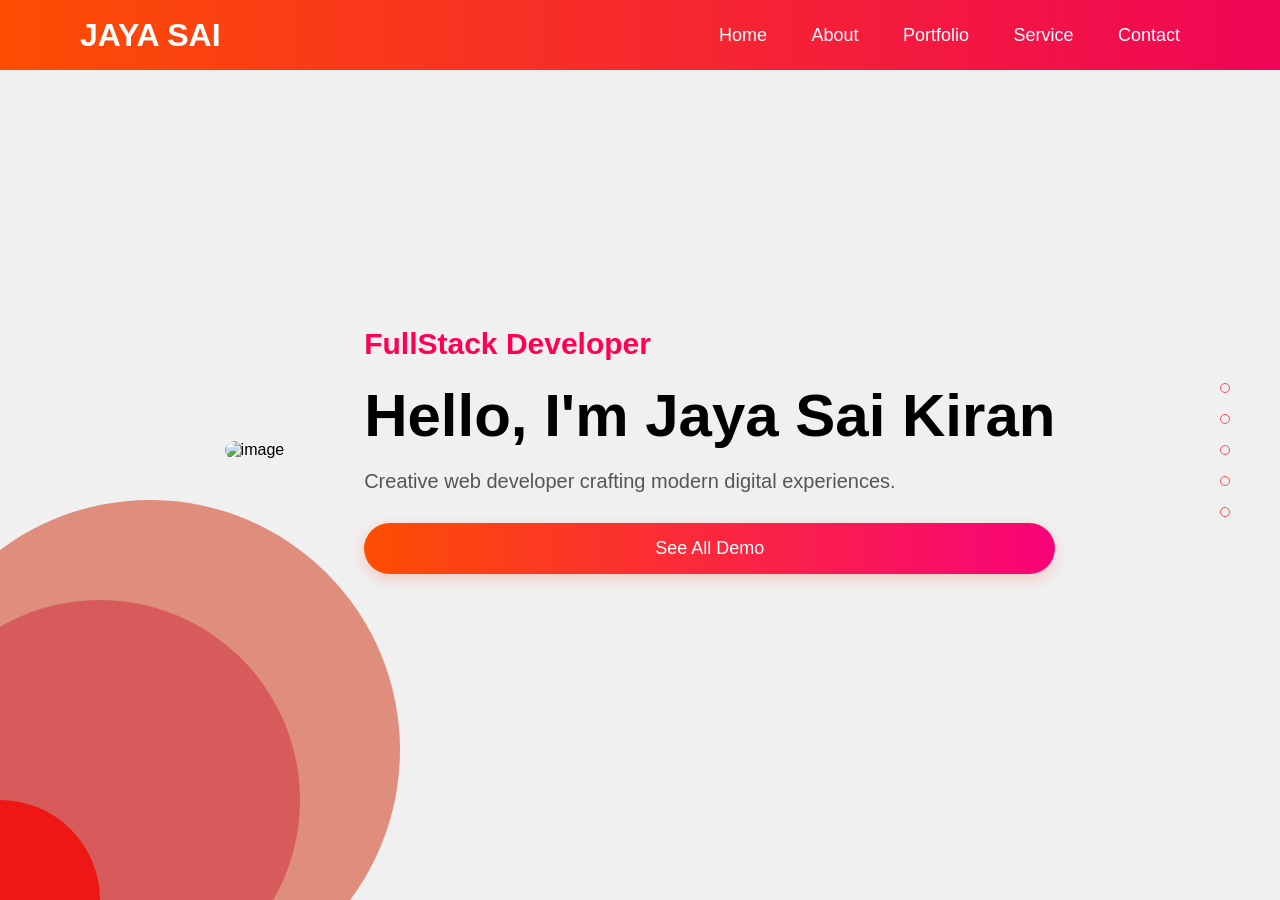
==== index.html @ f5b777a1 "Add files via upload" ====
<!DOCTYPE html>
<html lang="en">
<head>
    <meta charset="UTF-8">
    <meta name="viewport" content="width=device-width, initial-scale=1.0">
    <title>JAYA SAI Portfolio</title>
    <link rel="stylesheet" href="https://cdnjs.cloudflare.com/ajax/libs/font-awesome/6.4.2/css/all.min.css">
    <link rel="stylesheet" href="style2.css">
</head>
<body>

<header>
    <div class="logo">JAYA SAI</div>
    <nav>
        <a href="#home">Home</a>
        <a href="#about">About</a>
        <a href="#portfolio">Portfolio</a> 
        <a href="#service">Service</a>
        <a href="#contact">Contact</a>
    </nav>
</header>

<nav class="side-nav">
  <div class="nav-item"><span class="label">Home</span><a href="#home" class="dot"></a></div>
  <div class="nav-item"><span class="label">About</span><a href="#about" class="dot"></a></div>
  <div class="nav-item"><span class="label">Portfolio</span><a href="#portfolio" class="dot"></a></div> 
  <div class="nav-item"><span class="label">Service</span><a href="#service" class="dot"></a></div>
  <div class="nav-item"><span class="label">Contact</span><a href="#contact" class="dot"></a></div>
</nav>

<div class="container">

    <!-- HOME SECTION -->
    <section class="page hero" id="home">
        <div class="left">
          <img src="https://www.image2url.com/r2/default/images/1777878159080-6bdd0661-4ab9-44f2-ae1f-9dc7983df48c.jpeg" alt="image" />
        </div>
        <div class="right">
            <h4>FullStack Developer</h4>
            <h1>Hello, I'm Jaya Sai Kiran</h1>
            <p>Creative web developer crafting modern digital experiences.</p>
            <button>See All Demo</button>
        </div>
        <div class="blob-container">
            <div class="blob circle-large"></div>
            <div class="blob circle-medium"></div>
            <div class="blob circle-small"></div>
        </div>
    </section>

    <!-- ABOUT SECTION -->
    <section class="page about" id="about">
        <div class="left">
            <img src="https://www.image2url.com/r2/default/images/1777881530503-721239f3-1147-4f3b-9e32-088e5837cc0c.jpeg" alt="About Jaya Sai" />
        </div>
        <div class="right" style="max-width: 800px;">
            <h1>About Me</h1>
            <p>I’m a passionate developer specializing in building interactive websites .</p>

            <div class="about-content">
                <!-- Education Column -->
                <div class="education">
                    <h3>Education</h3>
                    <div class="edu-item">
                        <h5>Graduation (B.Tech)</h5>
                        <p>Kallam haranadhareddy institute of Technology • 2022-2025 - 75%</p>
                    </div>
                    <div class="edu-item">
                        <h5>Diploma</h5>
                        <p>MBTS Govt polytechnic  • 2018-2022 - 71%</p>
                    </div>
                    <div class="edu-item">
                        <h5>Secondary Education (10th)</h5>
                        <p>B.V.B • Completed 2018 - 65%</p>
                    </div>
                </div>

                <!-- Skills Column -->
                <div class="skills">
                    <h3>Skills</h3>
                    
                    <div class="skill-item">
                        <div class="skill-info"><span>Java</span><span>85%</span></div>
                        <div class="skill-bar"><div class="skill-progress" style="width: 85%;"></div></div>
                    </div>

                    <div class="skill-item">
                        <div class="skill-info"><span>C / C++</span><span>80%</span></div>
                        <div class="skill-bar"><div class="skill-progress" style="width: 80%;"></div></div>
                    </div>

                    <div class="skill-item">
                        <div class="skill-info"><span>MS Excel</span><span>90%</span></div>
                        <div class="skill-bar"><div class="skill-progress" style="width: 90%;"></div></div>
                    </div>

                    <div class="skill-item">
                        <div class="skill-info"><span>Web Development</span><span>75%</span></div>
                        <div class="skill-bar"><div class="skill-progress" style="width: 75%;"></div></div>
                    </div>
                </div>
            </div>
            
            <button>Download CV</button>
        </div>
        <!-- PROJECTS SUB-SECTION -->
<div class="projects-section">
    <div class="project-title-main">
        <i class="fa-solid fa-book-open"></i>
        <h2>Projects</h2>
    </div>

    <div class="project-card">
        <h3>"SMS - Spam Detection"</h3>
        <p>Using machine learning involves applying various ML techniques to automatically classify text messages as spam or non-spam (ham).</p>
        <div class="project-tags">
            <span>Classifiers</span>
            <span>Natural Language Processing</span>
        </div>
    </div>
</div>
    </section>
     

    <!-- NEW PORTFOLIO SECTION -->
    <section class="page portfolio" id="portfolio">
        <h1>My Works</h1>
        <div class="portfolio-grid">
            <div class="portfolio-item">
                <img src="https://picsum.photos/400/300?random=1" alt="Work 1">
                <div class="portfolio-overlay">E-Commerce App</div>
            </div>
            <div class="portfolio-item">
                <img src="https://picsum.photos/400/300?random=2" alt="Work 2">
                <div class="portfolio-overlay">UI/UX Design</div>
            </div>
            <div class="portfolio-item">
                <img src="https://picsum.photos/400/300?random=3" alt="Work 3">
                <div class="portfolio-overlay">Banking Dashboard</div>
            </div>
            <div class="portfolio-item">
                <img src="https://picsum.photos/400/300?random=4" alt="Work 4">
                <div class="portfolio-overlay">Portfolio Concept</div>
            </div>
            <div class="portfolio-item">
                <img src="https://picsum.photos/400/300?random=5" alt="Work 5">
                <div class="portfolio-overlay">SaaS Website</div>
            </div>
            <div class="portfolio-item">
                <img src="https://picsum.photos/400/300?random=6" alt="Work 6">
                <div class="portfolio-overlay">Mobile App</div>
            </div>
        </div>
    </section>

    <!-- SERVICE SECTION -->
    <section class="page" id="service">
        <div class="services-container">
            <div class="services-grid">
                <div class="service-card">
                    <div class="icon-circle"><i class="fa-solid fa-file-code"></i></div>
                    <h3>Web Designer</h3>
                    <p>"Design is not just what it looks like and feels like. Design is how it works."</p>
                </div>
                <div class="service-card">
                    <div class="icon-circle"><i class="fa-solid fa-display"></i></div>
                    <h3>Graphic Artist</h3>
                    <p>"Design is thinking made visual."</p>
                </div>
                <div class="service-card">
      <div class="icon-circle"><i class="fa-solid fa-chart-simple"></i></div>
      <h3>Flexible Layouts</h3>
      <p>To create a flexible layout, designers and developers move away from absolute measurements</p>
    </div>

    <div class="service-card">
      <div class="icon-circle"><i class="fa-solid fa-pen-nib"></i></div>
      <h3>Content Writer</h3>
      <p>"Either write something worth reading or do something worth writing."</p>
    </div>

    <div class="service-card">
      <div class="icon-circle"><i class="fa-solid fa-briefcase"></i></div>
      <h3>Documentation</h3>
      <p>"Code tells you how; documentation tells you why."</p>
    </div>

    <div class="service-card">
      <div class="icon-circle"><i class="fa-solid fa-rocket"></i></div>
      <h3>IT Solutions</h3>
      <p>"Technology is best when it brings people together."</p>
    </div>

            </div>
        </div>
    </section>

   <!-- CONTACT SECTION -->
<section class="page contact" id="contact">
    <div class="contact-header">
        <span class="contact-subtitle">CONTACT</span>
        <h1>Get In Touch</h1>
        <p>I'm always open to new opportunities, collaborations, or just a friendly chat. Feel free to reach out!</p>
    </div>

    <div class="contact-grid">
        <!-- Call Me -->
        <div class="info-card">
            <div class="info-icon"><i class="fa-solid fa-phone-flip"></i></div>
            <h3>Call Me Here</h3>
            <p>+91 9100996854</p>
        </div>

        <!-- Visit Office -->
        <div class="info-card">
            <div class="info-icon"><i class="fa-solid fa-location-dot"></i></div>
            <h3>Visit Office</h3>
            <p>Guntur, 522414</p>
        </div>

        <!-- Email -->
        <div class="info-card">
            <div class="info-icon"><i class="fa-solid fa-envelope"></i></div>
            <h3>Email Us At</h3>
            <p>Jayasai@gmail.com</p>
        </div>

        <!-- Website -->
        <div class="info-card">
            <div class="info-icon"><i class="fa-solid fa-globe"></i></div>
            <h3>Website</h3>
            <p>http://yoursite.com</p>
        </div>
    </div>
</section>
---- style2.css ----
* {
    margin: 0;
    padding: 0;
    box-sizing: border-box;
    font-family: 'Poppins', sans-serif;
}

body {
    overflow: hidden;
    background: #efefef;
    padding-top: 70px;
}

header {
    position: fixed;
    top: 0;
    width: 100%;
    height: 70px;
    background: linear-gradient(90deg,#fd4d02,#f00557);
    display: flex;
    justify-content: space-between;
    align-items: center;
    padding: 0 80px;
    z-index: 1000;
}

.logo {
    color: white;
    font-size: 32px;
    font-weight: bold;
}

nav a {
    color: white;
    text-decoration: none;
    margin: 0 20px;
    font-size: 18px;
    transition: all 0.3s ease;
    display: inline-block;
}

nav a:hover {
    color: #ffdada; /* Slight tint on hover */
    transform: translateY(-3px); /* Lifts up */
    text-shadow: 0 5px 15px rgba(0,0,0,0.3);
}
.side-nav {
  position: fixed;
  right: 30px; /* Distance from right edge */
  top: 50%;
  transform: translateY(-50%);
  display: flex;
  flex-direction: column;
  gap: 15px;
  z-index: 1000;
}

/* Individual Row (Label + Dot) */
.nav-item {
  display: flex;
  align-items: center;
  justify-content: flex-end;
  cursor: pointer;
}

/* The Text Label */
.label {
  color: #ff4d4d; /* Red color from your image */
  font-family: sans-serif;
  font-size: 14px;
  margin-right: 15px;
  opacity: 0; /* Hidden by default */
  transition: opacity 0.3s ease, transform 0.3s ease;
  transform: translateX(10px);
  white-space: nowrap;
}

.nav-item:hover .label {
  opacity: 1;
  transform: translateX(0);
}

.dot {
  width: 10px;
  height: 10px;
  border: 1px solid #ff4d4d;
  border-radius: 50%;
  background: transparent;
  transition: background 0.3s ease;
}

.dot.active, .nav-item:hover .dot {
  background-color: #ff4d4d;
}

.container {
    display: flex;
    width: 500vw;
    height: 100vh;
    overflow-x: auto;
    scroll-behavior: smooth;
    scroll-snap-type: x mandatory;
}

.page {
    width: 100vw;
    height: 100vh;
    padding-top: 100px;
    flex-shrink: 0;
    scroll-snap-align: start;
}

.hero,
.about {
    display: flex;
    align-items: center;
    justify-content: center;
    gap: 80px;
    padding: 100px;
}

.left img {
    width: 500px;
    border-radius: 10px;
    cursor: pointer;
}
.left img:hover {
    transform: scale(1.03) rotate(1deg); /* Slight zoom and tilt */
    box-shadow: 0 20px 40px rgba(255, 0, 85, 0.3);
}

.right {
    max-width: 500px;
}

.right h4 {
    color: #ff0055;
    font-size: 30px;
}

.right h1 {
    font-size: 60px;
    margin: 20px 0;
}

.right p {
    font-size: 20px;
    color: #555;
}

button {
    margin-top: 30px;
    padding: 15px 40px;
    border: none;
    border-radius: 30px;
    background: linear-gradient(90deg,#fd4d02,#f80379);
    color: white;
    font-size: 18px;
    cursor: pointer;
    transition: all 0.3s ease;
    box-shadow: 0 5px 15px rgba(255, 42, 0, 0.2);
}

button:hover {
    transform: scale(1.1);
    box-shadow: 0 10px 25px rgba(255, 0, 119, 0.4);
    letter-spacing: 1px;
}
body {
    margin: 0;
    padding: 0;
    overflow: hidden;
    background-color: #f0f0f0; 
}

.blob-container {
    position: fixed;
    bottom: 0;
    left: 0;
    width: 500px;
    height: 500px;
    z-index: -1;  
}

.blob {
    position: absolute;
    bottom: -100px; 
    left: -100px; 
    border-radius: 50%;
    transition: transform 0.3s ease; 
}
@keyframes float {
    0% { transform: translate(0, 0); }
    35% { transform: translate(15px, -15px); }
    70% { transform: translate(0, 0); }
}

.blob {
    animation: float 6s ease-in-out infinite;
}

.circle-medium { animation-delay: 1s; }
.circle-small { animation-delay: 2s; }

.circle-large {
    width: 500px;
    height: 500px;
    background-color: rgba(221, 131, 113, 0.911); 
    z-index: 1;
}


.circle-medium {
    width: 400px;
    height: 400px;
    background-color: rgb(216, 91, 91); 
    z-index: 2;
}


.circle-small {
    width: 200px;
    height: 200px;
    background-color: rgba(245, 5, 5, 0.8);
    z-index: 3;
}

.about-content {
    display: flex;
    gap: 40px;
    margin-top: 30px;
    text-align: left;
    margin-top: 0px;
}

.education, .skills {
    flex: 1;
}

.about-content h3 {
    color: #ff0055;
    margin-bottom: 15px;
    font-size: 24px;
    border-bottom: 2px solid #ff0055;
    display: inline-block;
}

.edu-item {
    margin-bottom: 15px;
}

.edu-item h5 {
    font-size: 18px;
    color: #333;
}

.edu-item p {
    font-size: 14px !important;
    color: #777 !important;
    margin: 0 !important;
}

/* Skill Bars Styling */
.skill-item {
    margin-bottom: 15px;
}

.skill-info {
    display: flex;
    justify-content: space-between;
    margin-bottom: 5px;
}

.skill-bar {
    width: 100%;
    height: 8px;
    background: #e0e0e0;
    border-radius: 10px;
    overflow: hidden;
}

.skill-progress {
    height: 100%;
    background: linear-gradient(90deg, #fd4d02, #f00557);
    border-radius: 10px;
    transition: width 1s ease-in-out;
}
.right {
    max-width: 800px; 
    display: flex;
    flex-direction: column;
}

.projects-section {
    margin-top: 50px;
    padding-top: 30px;
    border-top: 1px solid #ddd; 
    text-align: left;
    width: 100%;
}

.project-title-main {
    display: flex;
    align-items: center;
    gap: 15px;
    margin-bottom: 25px;
}

/* Green icon color from projjj.png */
.project-title-main i {
    color: #ed3c3c; 
    font-size: 30px;
}

.project-title-main h2 {
    font-size: 32px;
    color: #333;
    font-weight: 700;
    margin: 0;
}

/* SMS Spam Detection Card */
.project-card {
    background: #ffffff;
    padding: 30px;
    border-radius: 12px;
    box-shadow: 0 5px 25px rgba(0, 0, 0, 0.05);
    border-left: 5px solid #f00a62; /* Accent line matching the icon */
    max-width: 600px;
}

.project-card h3 {
    font-size: 22px;
    color: #222;
    margin-bottom: 15px;
}

.project-card p {
    /* Using !important to override the general .right p styles */
    font-size: 16px !important;
    color: #555 !important;
    line-height: 1.7;
    margin-bottom: 20px !important;
}

/* Technology Tags */
.project-tags {
    display: flex;
    gap: 12px;
    flex-wrap: wrap;
}

.project-tags span {
    background: #f0f2f5;
    color: #47525e;
    padding: 8px 18px;
    border-radius: 8px;
    font-size: 14px;
    font-weight: 600;
}
.portfolio-grid {
    display: grid;
    grid-template-columns: repeat(3, 1fr);
    gap: 20px;
    max-width: 1200px;
    margin: 0 auto;
}

.portfolio-item {
    position: relative;
    overflow: hidden;
    border-radius: 15px;
    height: 250px;
    box-shadow: 0 10px 20px rgba(0,0,0,0.1);
}

.portfolio-item img {
    width: 100%;
    height: 100%;
    object-fit: cover;
    transition: transform 0.5s ease;
}

.portfolio-overlay {
    position: absolute;
    top: 0;
    left: 0;
    width: 100%;
    height: 100%;
    background: rgba(253, 77, 2, 0.8); /* Theme orange */
    display: flex;
    align-items: center;
    justify-content: center;
    opacity: 0;
    transition: opacity 0.3s ease;
    color: white;
    font-weight: bold;
    font-size: 20px;
}

.portfolio-item:hover img {
    transform: scale(1.1);
}

.portfolio-item:hover .portfolio-overlay {
    opacity: 1;
}
.page.portfolio {
    display: flex;
    flex-direction: column;
    justify-content: center;
    align-items: center;
    padding: 120px 80px 40px;
}

.portfolio h1 {
    font-size: 50px;
    margin-bottom: 30px;
    color: #333;
}

.services-container {
    display: flex;
    align-items: center;
    width: 100%;
    padding: 60px 20px;
    margin-top: 50px;
    text-align: center;

}

.services-grid {
    display: grid;
    grid-template-columns: repeat(3, 1fr);
    gap: 30px;
    max-width: 1140px;
    margin: 0 auto; 
}

.service-card {
    background: #ffffff;
    padding: 40px 30px;
    border-radius: 12px;
    text-align: center;
    box-shadow: 0 10px 30px rgba(0, 0, 0, 0.05);
    transition: all 0.3s ease;
    cursor: pointer;
}

.icon-circle {
    width: 80px;
    height: 80px;
    background-color: #ffe5e5; 
    border-radius: 50%;
    margin: 0 auto 25px;
    display: flex;
    align-items: center;
    justify-content: center;
    transition: all 0.3s ease;
}

.icon-circle i {
    color: #ff4d4d;
    font-size: 28px;
}

.service-card h3 {
    font-size: 22px;
    margin-bottom: 15px;
    color: #333;
}

.service-card p {
    color: #777;
    font-size: 14px;
    line-height: 1.6;
}

.service-card:hover {
    background-color: #ff4d4d;
    transform: translateY(-10px);
}

.service-card:hover h3, 
.service-card:hover p {
    color: #ffffff;
}

.service-card:hover .icon-circle {
    background-color: #ffffff;
}

.service-card:hover .icon-circle i {
    color: #ff4d4d;
}
@media (max-width: 992px) {
    .services-grid { grid-template-columns: repeat(2, 1fr); }
}
@media (max-width: 600px) {
    .services-grid { grid-template-columns: 1fr; }
}
.contact {
    display: flex;
    flex-direction: column;
    align-items: center;
    justify-content: center;
    padding: 100px 50px;
}

.contact-header {
    text-align: center;
    margin-bottom: 50px;
}

.contact-subtitle {
    color: #fe3330; 
    letter-spacing: 4px;
    font-size: 14px;
    font-weight: bold;
}

.contact-header h1 {
    font-size: 50px;
    color: #222;
    margin: 10px 0 20px;
}

.contact-header p {
    color: #f0074d;
    max-width: 600px;
    margin: 0 auto;
    line-height: 1.6;
    font-size: 18px;
}

.contact-grid {
    display: grid;
    grid-template-columns: repeat(4, 1fr);
    gap: 25px;
    width: 100%;
    max-width: 1200px;
}

.info-card {
    padding: 40px 20px;
    border-radius: 25px;
    text-align: center;
    box-shadow: 0 10px 40px rgba(0, 0, 0, 0.03);
    transition: transform 0.3s ease;
}

.info-card:hover {
    transform: translateY(-10px);
}

.info-icon {
    font-size: 24px;
    color: #ff4e42;
    margin-bottom: 20px;
}

.info-card h3 {
    font-size: 20px;
    color: #222;
    margin-bottom: 10px;
}

.info-card p {
    color: #f82a2a;
    font-size: 15px;
    word-break: break-all;
}
.info-card {
    background-color: #ffffff; 
    border: 2px solid #ff4d4d; 
    border-radius: 15px;
    box-shadow: 0 4px 8px rgba(0, 0, 0, 0.1);
    padding: 30px;
    transition: transform 0.3s ease;
}

.info-card:hover {
    transform: translateY(-5px);
    background-color: #fffafa;
}
@media (max-width: 1100px) {
    .contact-grid { grid-template-columns: repeat(2, 1fr); }
}

@media (max-width: 600px) {
    .contact-grid { grid-template-columns: 1fr; }
    .contact-header h1 { font-size: 35px; }
}
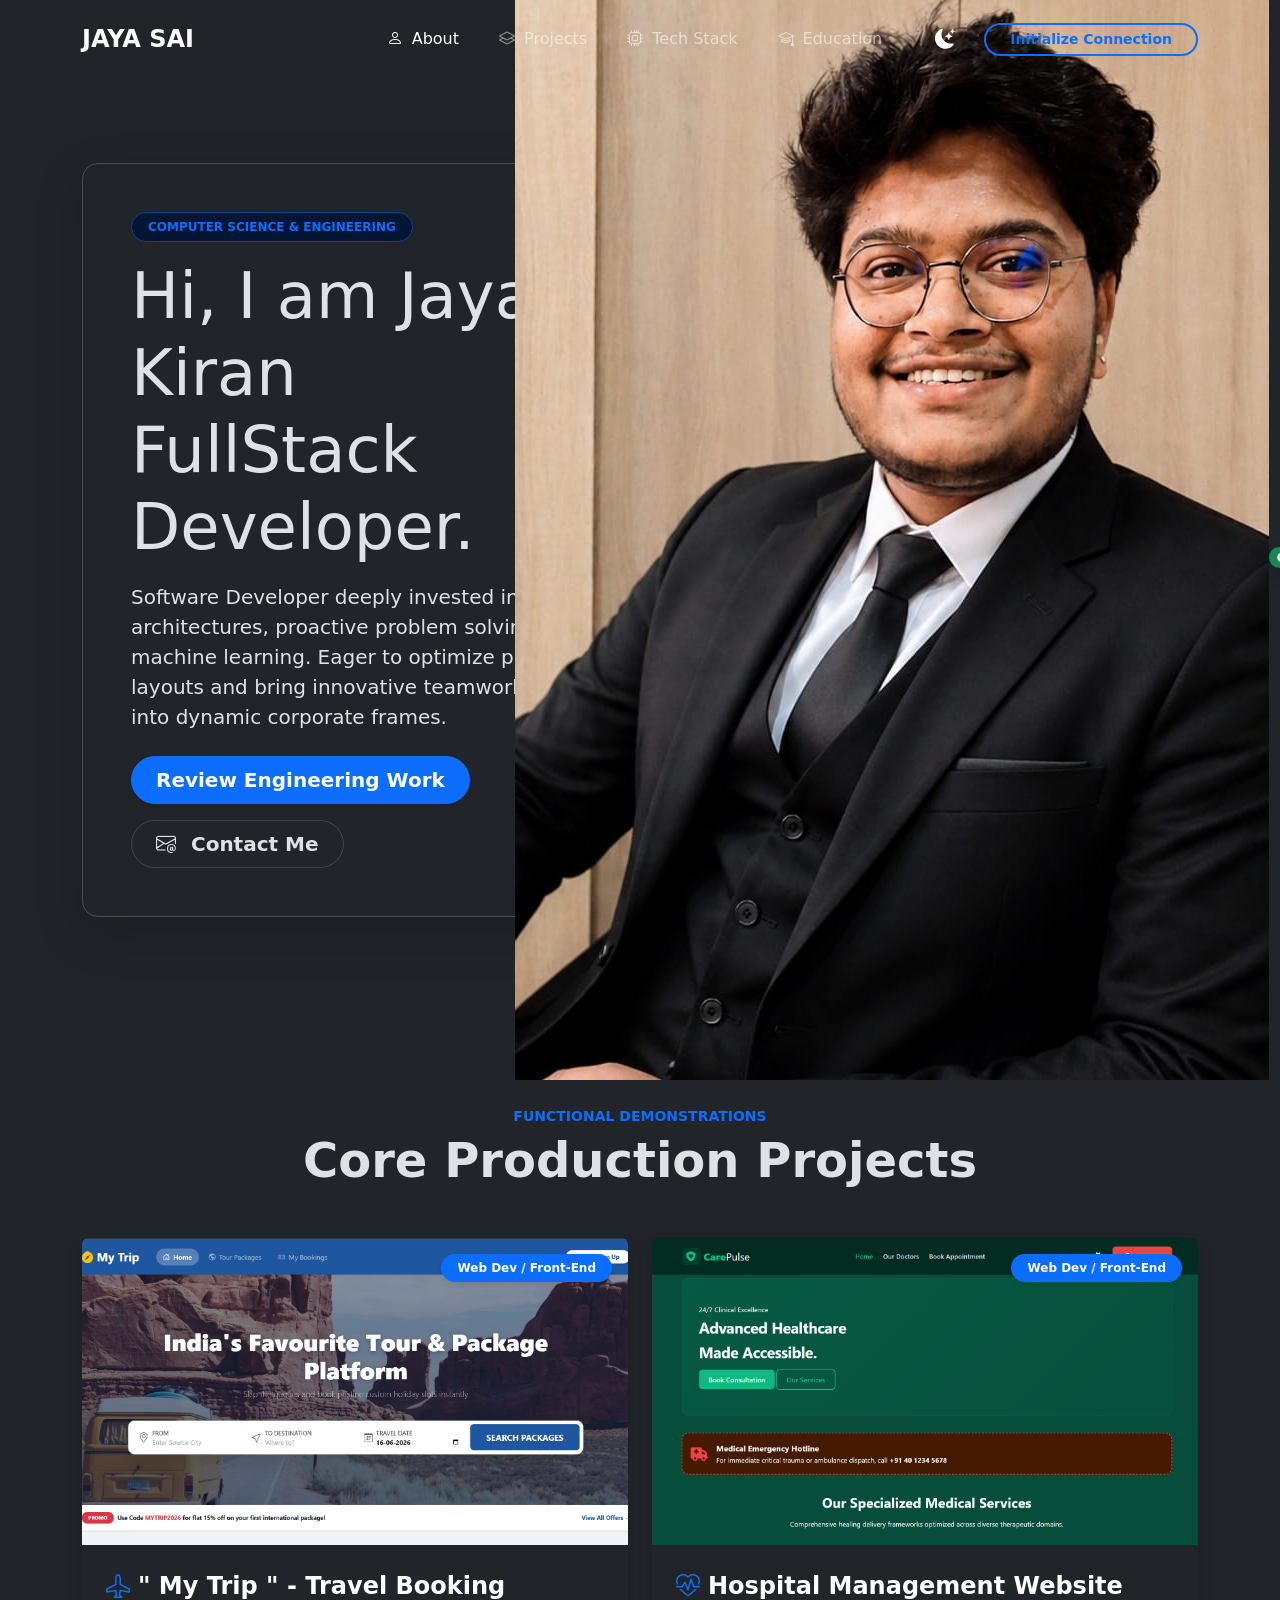
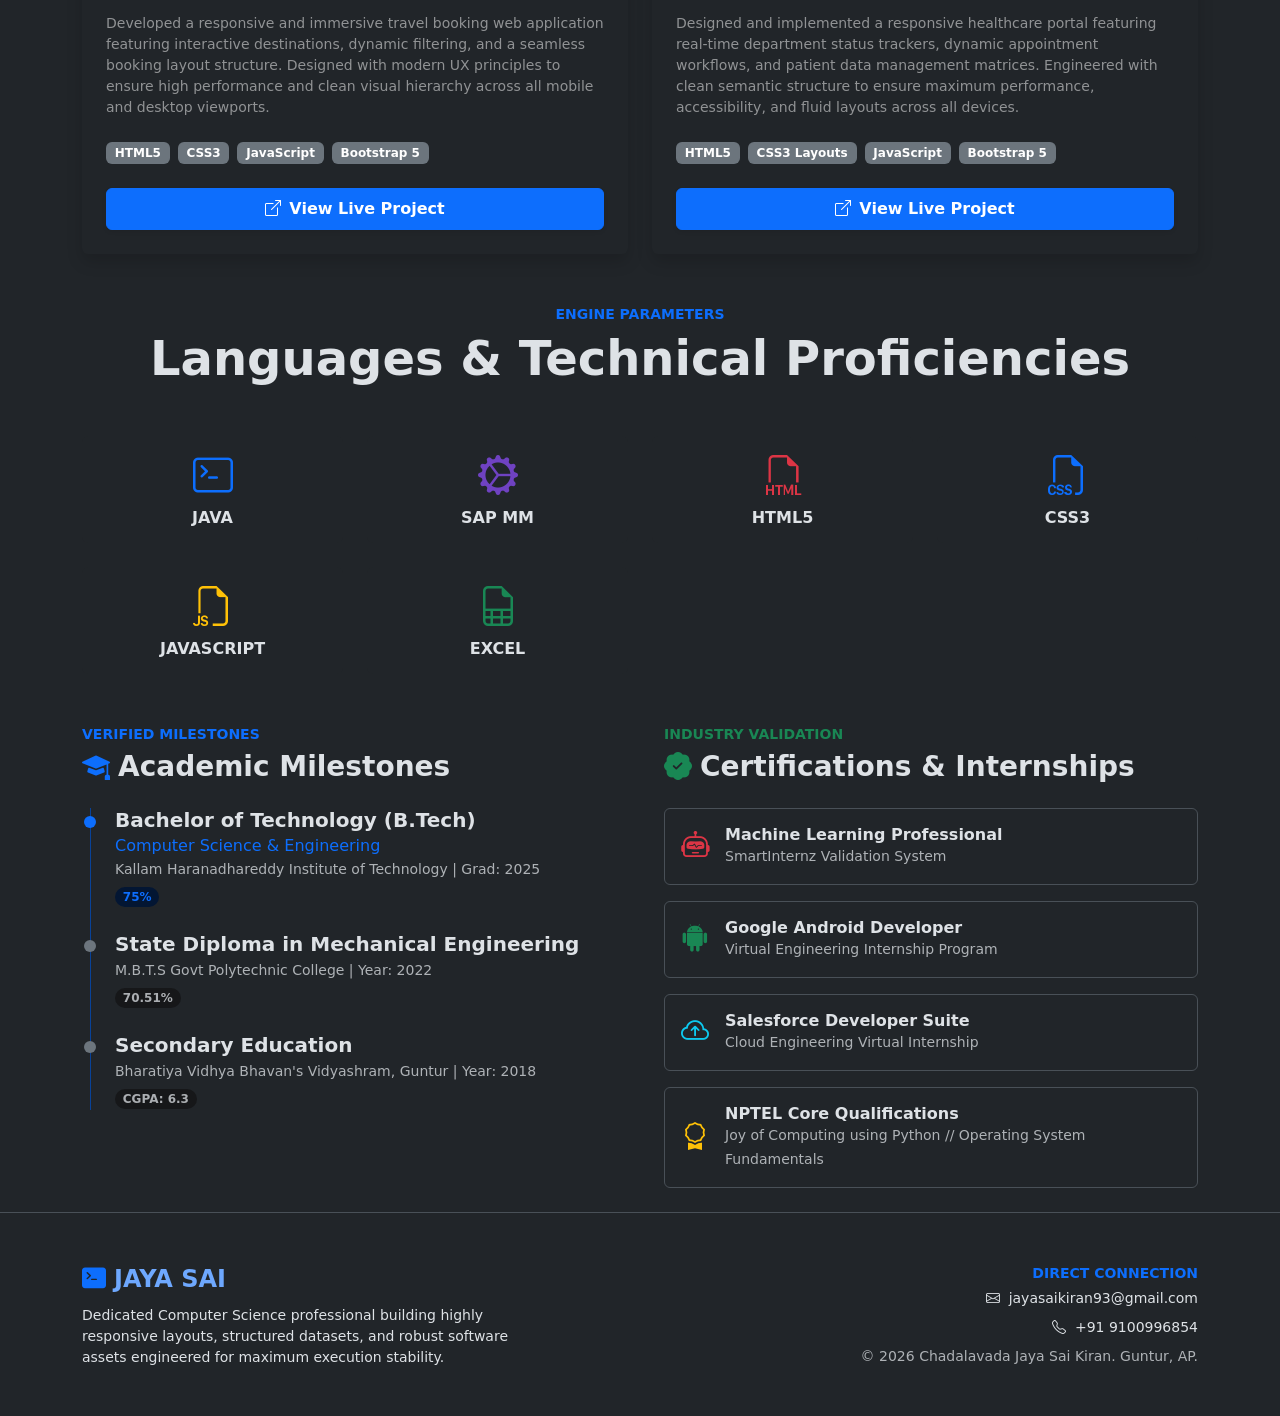
==== commit 7ffb720a: "Add files via upload" ====
--- a/index.html
+++ b/index.html
@@ -1,235 +1,347 @@
 <!DOCTYPE html>
-<html lang="en">
+<html lang="en" data-bs-theme="dark" id="themeRootEngine">
 <head>
     <meta charset="UTF-8">
     <meta name="viewport" content="width=device-width, initial-scale=1.0">
-    <title>JAYA SAI Portfolio</title>
-    <link rel="stylesheet" href="https://cdnjs.cloudflare.com/ajax/libs/font-awesome/6.4.2/css/all.min.css">
-    <link rel="stylesheet" href="style2.css">
+    <title>Chadalavada Jaya Sai Kiran // Software Engineer & Web Architect Portfolio</title>
+    <link href="https://cdn.jsdelivr.net/npm/bootstrap@5.3.3/dist/css/bootstrap.min.css" rel="stylesheet">
+    <link rel="stylesheet" href="https://cdn.jsdelivr.net/npm/bootstrap-icons@1.11.3/font/bootstrap-icons.min.css">
+    <link href="https://fonts.googleapis.com/css2?family=Inter:wght@300;400;500;600;700;800&display=swap" rel="stylesheet">
+    <link rel="stylesheet" href="css/style.css">
 </head>
 <body>
 
-<header>
-    <div class="logo">JAYA SAI</div>
-    <nav>
-        <a href="#home">Home</a>
-        <a href="#about">About</a>
-        <a href="#portfolio">Portfolio</a> 
-        <a href="#service">Service</a>
-        <a href="#contact">Contact</a>
+    <nav class="navbar navbar-expand-lg navbar-dark fixed-top custom-navbar py-3">
+        <div class="container">
+            <a class="navbar-brand fw-bold fs-4 tracking-tight text-gradient" href="#hero">
+                <i></i>JAYA SAI
+            </a>
+            
+            <button class="navbar-toggler border-0 shadow-none text-white" type="button" data-bs-toggle="collapse" data-bs-target="#portfolioNav">
+                <span class="navbar-toggler-icon"></span>
+            </button>
+            
+            <div class="collapse navbar-collapse" id="portfolioNav">
+                <ul class="navbar-nav ms-auto gap-2 text-center align-items-center">
+                    <li class="nav-item">
+                        <a class="nav-link active rounded-pill px-3" href="#hero"><i class="bi bi-person me-1"></i> About</a>
+                    </li>
+                    <li class="nav-item">
+                        <a class="nav-link rounded-pill px-3" href="#projects"><i class="bi bi-layers me-1"></i> Projects</a>
+                    </li>
+                    <li class="nav-item">
+                        <a class="nav-link rounded-pill px-3" href="#stack"><i class="bi bi-cpu me-1"></i> Tech Stack</a>
+                    </li>
+                    <li class="nav-item">
+                        <a class="nav-link rounded-pill px-3" href="#education"><i class="bi bi-mortarboard me-1"></i> Education</a>
+                    </li>
+                    <li class="nav-item ms-lg-3 py-2 py-lg-0">
+                        <button class="btn theme-toggle-btn rounded-circle d-flex align-items-center justify-content-center" id="themeSwitcher" title="Toggle System Spectrum">
+                            <i class="bi bi-moon-stars-fill fs-5 text-white" id="themeIcon"></i>
+                        </button>
+                    </li>
+                </ul>
+                <div class="ms-lg-3 text-center mt-3 mt-lg-0">
+                    <a href="contact.html" class="btn btn-outline-primary btn-sm px-4 rounded-pill fw-semibold border-2 hire-btn">Initialize Connection</a>
+                </div>
+            </div>
+        </div>
     </nav>
-</header>
-
-<nav class="side-nav">
-  <div class="nav-item"><span class="label">Home</span><a href="#home" class="dot"></a></div>
-  <div class="nav-item"><span class="label">About</span><a href="#about" class="dot"></a></div>
-  <div class="nav-item"><span class="label">Portfolio</span><a href="#portfolio" class="dot"></a></div> 
-  <div class="nav-item"><span class="label">Service</span><a href="#service" class="dot"></a></div>
-  <div class="nav-item"><span class="label">Contact</span><a href="#contact" class="dot"></a></div>
-</nav>
-
-<div class="container">
-
-    <!-- HOME SECTION -->
-    <section class="page hero" id="home">
-        <div class="left">
-          <img src="https://www.image2url.com/r2/default/images/1777878159080-6bdd0661-4ab9-44f2-ae1f-9dc7983df48c.jpeg" alt="image" />
-        </div>
-        <div class="right">
-            <h4>FullStack Developer</h4>
-            <h1>Hello, I'm Jaya Sai Kiran</h1>
-            <p>Creative web developer crafting modern digital experiences.</p>
-            <button>See All Demo</button>
-        </div>
-        <div class="blob-container">
-            <div class="blob circle-large"></div>
-            <div class="blob circle-medium"></div>
-            <div class="blob circle-small"></div>
-        </div>
-    </section>
-
-    <!-- ABOUT SECTION -->
-    <section class="page about" id="about">
-        <div class="left">
-            <img src="https://www.image2url.com/r2/default/images/1777881530503-721239f3-1147-4f3b-9e32-088e5837cc0c.jpeg" alt="About Jaya Sai" />
-        </div>
-        <div class="right" style="max-width: 800px;">
-            <h1>About Me</h1>
-            <p>I’m a passionate developer specializing in building interactive websites .</p>
-
-            <div class="about-content">
-                <!-- Education Column -->
-                <div class="education">
-                    <h3>Education</h3>
-                    <div class="edu-item">
-                        <h5>Graduation (B.Tech)</h5>
-                        <p>Kallam haranadhareddy institute of Technology • 2022-2025 - 75%</p>
-                    </div>
-                    <div class="edu-item">
-                        <h5>Diploma</h5>
-                        <p>MBTS Govt polytechnic  • 2018-2022 - 71%</p>
-                    </div>
-                    <div class="edu-item">
-                        <h5>Secondary Education (10th)</h5>
-                        <p>B.V.B • Completed 2018 - 65%</p>
-                    </div>
-                </div>
-
-                <!-- Skills Column -->
-                <div class="skills">
-                    <h3>Skills</h3>
-                    
-                    <div class="skill-item">
-                        <div class="skill-info"><span>Java</span><span>85%</span></div>
-                        <div class="skill-bar"><div class="skill-progress" style="width: 85%;"></div></div>
-                    </div>
-
-                    <div class="skill-item">
-                        <div class="skill-info"><span>C / C++</span><span>80%</span></div>
-                        <div class="skill-bar"><div class="skill-progress" style="width: 80%;"></div></div>
-                    </div>
-
-                    <div class="skill-item">
-                        <div class="skill-info"><span>MS Excel</span><span>90%</span></div>
-                        <div class="skill-bar"><div class="skill-progress" style="width: 90%;"></div></div>
-                    </div>
-
-                    <div class="skill-item">
-                        <div class="skill-info"><span>Web Development</span><span>75%</span></div>
-                        <div class="skill-bar"><div class="skill-progress" style="width: 75%;"></div></div>
-                    </div>
-                </div>
-            </div>
+
+    <section id="hero" class="portfolio-section d-flex align-items-center position-relative overflow-hidden hero-cover-wrap">
+        <div class="hero-cover-bg"></div>
+        
+        <div class="container position-relative z-3">
+            <div class="row align-items-center g-5">
+                
+                <div class="col-lg-7 text-center text-lg-start">
+                    <div class="glass-hero-panel p-4 p-md-5 rounded-4 border border-white-subtle shadow-lg">
+                        <span class="badge bg-primary-subtle text-primary border border-primary-subtle px-3 py-2 rounded-pill fw-bold text-uppercase mb-3 tracking-wider">Computer Science & Engineering</span>
+                        <h1 class="display-3 fw-extrabold theme-text mb-3">
+                            Hi, I am <span class="text-gradient">Jaya Sai Kiran</span><br>
+                            FullStack Developer.
+                        </h1>
+                        <p class="lead sub-text mb-4 fs-5">
+                            Software Developer deeply invested in web architectures, proactive problem solving, and machine learning. Eager to optimize production layouts and bring innovative teamwork paradigms into dynamic corporate frames.
+                        </p>
+                        <div class="d-flex flex-wrap justify-content-center justify-content-lg-start gap-3">
+                            <a href="#projects" class="btn btn-primary btn-lg px-4 rounded-pill fw-bold shadow-sm explore-btn">Review Engineering Work</a>
+                            <a href="contact.html" class="btn btn-dark-custom btn-lg px-4 rounded-pill fw-bold border border-secondary-subtle download-btn"><i class="bi bi-envelope-at me-2"></i> Contact Me </a>
+                        </div>
+                    </div>
+                </div>
+
+                <div class="col-lg-5 text-center">
+    <div class="profile-frame-container mx-auto">
+        <div class="glow-backdrop animate-pulse"></div>
+        <div class="inner-image-wrap d-flex align-items-center justify-content-center bg-surface">
+            <img src="jayasaiport.jpeg" alt="Chadalavada Jaya Sai Kiran Profile" class="profile-img-element animate-fade-in" />
             
-            <button>Download CV</button>
-        </div>
-        <!-- PROJECTS SUB-SECTION -->
-<div class="projects-section">
-    <div class="project-title-main">
-        <i class="fa-solid fa-book-open"></i>
-        <h2>Projects</h2>
-    </div>
-
-    <div class="project-card">
-        <h3>"SMS - Spam Detection"</h3>
-        <p>Using machine learning involves applying various ML techniques to automatically classify text messages as spam or non-spam (ham).</p>
-        <div class="project-tags">
-            <span>Classifiers</span>
-            <span>Natural Language Processing</span>
+            <div class="profile-status-overlay text-center">
+                <div class="text-uppercase small tracking-wider fw-bold text-white bg-dark bg-opacity-70 px-2 py-1 rounded-2 mb-1 d-inline-block">Active</div>
+                <br>
+                <span class="badge bg-success text-white shadow rounded-pill">Open For Opportunities</span>
+            </div>
         </div>
     </div>
 </div>
+
+            </div>
+        </div>
     </section>
-     
-
-    <!-- NEW PORTFOLIO SECTION -->
-    <section class="page portfolio" id="portfolio">
-        <h1>My Works</h1>
-        <div class="portfolio-grid">
-            <div class="portfolio-item">
-                <img src="https://picsum.photos/400/300?random=1" alt="Work 1">
-                <div class="portfolio-overlay">E-Commerce App</div>
-            </div>
-            <div class="portfolio-item">
-                <img src="https://picsum.photos/400/300?random=2" alt="Work 2">
-                <div class="portfolio-overlay">UI/UX Design</div>
-            </div>
-            <div class="portfolio-item">
-                <img src="https://picsum.photos/400/300?random=3" alt="Work 3">
-                <div class="portfolio-overlay">Banking Dashboard</div>
-            </div>
-            <div class="portfolio-item">
-                <img src="https://picsum.photos/400/300?random=4" alt="Work 4">
-                <div class="portfolio-overlay">Portfolio Concept</div>
-            </div>
-            <div class="portfolio-item">
-                <img src="https://picsum.photos/400/300?random=5" alt="Work 5">
-                <div class="portfolio-overlay">SaaS Website</div>
-            </div>
-            <div class="portfolio-item">
-                <img src="https://picsum.photos/400/300?random=6" alt="Work 6">
-                <div class="portfolio-overlay">Mobile App</div>
+
+    <section id="projects" class="portfolio-section bg-dark-variant">
+        <div class="container py-4">
+            <div class="text-center mb-5">
+                <span class="text-primary fw-bold text-uppercase tracking-wider small">Functional Demonstrations</span>
+                <h2 class="display-5 fw-bold theme-text mt-1">Core Production Projects</h2>
+                <div class="accent-line mx-auto mt-3"></div>
+            </div>
+
+            <div class="row g-4 justify-content-center">
+                
+                <!-- Project 1: My Trip -->
+                <div class="col-md-6">
+                    <div class="card skill-card border-0 h-100 overflow-hidden d-flex flex-column bg-dark shadow">
+                        <!-- Image Container with modern 16:9 aspect ratio and hover scaling -->
+                        <div class="position-relative overflow-hidden" style="aspect-ratio: 16/9;">
+                            <img src="/port...1.png" alt="My Trip Travel Booking Website Interface" class="card-img-top h-100 w-100 object-fit-cover transition-transform" />
+                            <div class="position-absolute top-0 end-0 m-3">
+                                <span class="badge bg-primary rounded-pill px-3 py-2 shadow-sm">Web Dev / Front-End</span>
+                            </div>
+                        </div>
+                        
+                        <!-- Card Content Wrapper -->
+                        <div class="p-4 d-flex flex-column flex-grow-1">
+                            <div class="d-flex align-items-center gap-2 mb-2">
+                                <i class="bi bi-airplane text-primary fs-4"></i>
+                                <h4 class="fw-bold text-white mb-0">" My Trip " - Travel Booking</h4>
+                            </div>
+                            
+                            <p class="text-white-50 small mb-4">
+                                Developed a responsive and immersive travel booking web application featuring interactive destinations, dynamic filtering, and a seamless booking layout structure. Designed with modern UX principles to ensure high performance and clean visual hierarchy across all mobile and desktop viewports.
+                            </p>
+                            
+                            <!-- Tech Badges -->
+                            <div class="d-flex flex-wrap gap-2 mb-4 mt-auto">
+                                <span class="badge bg-secondary bg-opacity-20 text-white border border-secondary border-opacity-25">HTML5</span>
+                                <span class="badge bg-secondary bg-opacity-20 text-white border border-secondary border-opacity-25">CSS3</span>
+                                <span class="badge bg-secondary bg-opacity-20 text-white border border-secondary border-opacity-25">JavaScript</span>
+                                <span class="badge bg-secondary bg-opacity-20 text-white border border-secondary border-opacity-25">Bootstrap 5</span>
+                            </div>
+                            
+                            <div>
+                                <a href="https://merry-sprinkles-d79020.netlify.app/" 
+                                   target="_blank" 
+                                   rel="noopener noreferrer" 
+                                   class="btn btn-primary w-100 fw-bold py-2 d-flex align-items-center justify-content-center gap-2 shadow-sm explore-btn">
+                                   <i class="bi bi-box-arrow-up-right"></i> View Live Project
+                                </a>
+                            </div>
+                        </div>
+                    </div>
+                </div>
+
+                <!-- Project 2: Hospital Management -->
+                <div class="col-md-6">
+                    <div class="card skill-card border-0 h-100 overflow-hidden d-flex flex-column bg-dark shadow">
+                        <!-- Image Container with modern 16:9 aspect ratio and hover scaling -->
+                        <div class="position-relative overflow-hidden" style="aspect-ratio: 16/9;">
+                            <img src="port...2.png" alt="Hospital Management Portal Interface" class="card-img-top h-100 w-100 object-fit-cover transition-transform" />
+                            <div class="position-absolute top-0 end-0 m-3">
+                                <span class="badge bg-primary rounded-pill px-3 py-2 shadow-sm">Web Dev / Front-End</span>
+                            </div>
+                        </div>
+                    
+                        <!-- Card Content Wrapper -->
+                        <div class="p-4 d-flex flex-column flex-grow-1">
+                            <div class="d-flex align-items-center gap-2 mb-2">
+                                <i class="bi bi-heart-pulse text-primary fs-4"></i>
+                                <h4 class="fw-bold text-white mb-0">Hospital Management Website</h4>
+                            </div>
+                            
+                            <p class="text-white-50 small mb-4">
+                                Designed and implemented a responsive healthcare portal featuring real-time department status trackers, dynamic appointment workflows, and patient data management matrices. Engineered with clean semantic structure to ensure maximum performance, accessibility, and fluid layouts across all devices.
+                            </p>
+                            
+                            <!-- Tech Badges -->
+                            <div class="d-flex flex-wrap gap-2 mb-4 mt-auto">
+                                <span class="badge bg-secondary bg-opacity-20 text-white border border-secondary border-opacity-25">HTML5</span>
+                                <span class="badge bg-secondary bg-opacity-20 text-white border border-secondary border-opacity-25">CSS3 Layouts</span>
+                                <span class="badge bg-secondary bg-opacity-20 text-white border border-secondary border-opacity-25">JavaScript</span>
+                                <span class="badge bg-secondary bg-opacity-20 text-white border border-secondary border-opacity-25">Bootstrap 5</span>
+                            </div>
+                            
+                            <div>
+                                <a href="https://endearing-moonbeam-5b2369.netlify.app/" 
+                                   target="_blank" 
+                                   rel="noopener noreferrer" 
+                                   class="btn btn-primary w-100 fw-bold py-2 d-flex align-items-center justify-content-center gap-2 shadow-sm explore-btn">
+                                   <i class="bi bi-box-arrow-up-right"></i> View Live Project
+                                </a>
+                            </div>
+                        </div>
+                    </div>
+                </div>
+
+           
             </div>
         </div>
     </section>
 
-    <!-- SERVICE SECTION -->
-    <section class="page" id="service">
-        <div class="services-container">
-            <div class="services-grid">
-                <div class="service-card">
-                    <div class="icon-circle"><i class="fa-solid fa-file-code"></i></div>
-                    <h3>Web Designer</h3>
-                    <p>"Design is not just what it looks like and feels like. Design is how it works."</p>
-                </div>
-                <div class="service-card">
-                    <div class="icon-circle"><i class="fa-solid fa-display"></i></div>
-                    <h3>Graphic Artist</h3>
-                    <p>"Design is thinking made visual."</p>
-                </div>
-                <div class="service-card">
-      <div class="icon-circle"><i class="fa-solid fa-chart-simple"></i></div>
-      <h3>Flexible Layouts</h3>
-      <p>To create a flexible layout, designers and developers move away from absolute measurements</p>
+    <section id="stack" class="portfolio-section">
+    <div class="container py-4">
+        <div class="text-center mb-5">
+            <span class="text-primary fw-bold text-uppercase tracking-wider small">Engine Parameters</span>
+            <h2 class="display-5 fw-bold theme-text mt-1">Languages & Technical Proficiencies</h2>
+            <div class="accent-line mx-auto mt-3"></div>
+        </div>
+
+        <div class="row row-cols-2 row-cols-md-4 g-4">
+            <div class="col">
+                <div class="card skill-card border-0 p-3 text-center">
+                    <i class="bi bi-terminal text-primary display-6 mb-2"></i>
+                    <h6 class="fw-bold theme-text mb-0">JAVA</h6>
+                </div>
+            </div>
+            <div class="col">
+                <div class="card skill-card border-0 p-3 text-center">
+                    <i class="bi bi-gear-wide-connected display-6 mb-2" style="color: #6f42c1;"></i>
+                    <h6 class="fw-bold theme-text mb-0">SAP MM</h6>
+                </div>
+            </div>
+            <div class="col">
+                <div class="card skill-card border-0 p-3 text-center">
+                    <i class="bi bi-filetype-html text-danger display-6 mb-2"></i>
+                    <h6 class="fw-bold theme-text mb-0">HTML5</h6>
+                </div>
+            </div>
+            <div class="col">
+                <div class="card skill-card border-0 p-3 text-center">
+                    <i class="bi bi-filetype-css text-primary display-6 mb-2"></i>
+                    <h6 class="fw-bold theme-text mb-0">CSS3</h6>
+                </div>
+            </div>
+            <div class="col">
+                <div class="card skill-card border-0 p-3 text-center">
+                    <i class="bi bi-filetype-js text-warning display-6 mb-2"></i>
+                    <h6 class="fw-bold theme-text mb-0">JAVASCRIPT</h6>
+                </div>
+            </div>
+            <div class="col">
+                <div class="card skill-card border-0 p-3 text-center">
+                    <i class="bi bi-file-earmark-spreadsheet text-success display-6 mb-2"></i>
+                    <h6 class="fw-bold theme-text mb-0">EXCEL</h6>
+                </div>
+            </div>
+        </div>
     </div>
-
-    <div class="service-card">
-      <div class="icon-circle"><i class="fa-solid fa-pen-nib"></i></div>
-      <h3>Content Writer</h3>
-      <p>"Either write something worth reading or do something worth writing."</p>
-    </div>
-
-    <div class="service-card">
-      <div class="icon-circle"><i class="fa-solid fa-briefcase"></i></div>
-      <h3>Documentation</h3>
-      <p>"Code tells you how; documentation tells you why."</p>
-    </div>
-
-    <div class="service-card">
-      <div class="icon-circle"><i class="fa-solid fa-rocket"></i></div>
-      <h3>IT Solutions</h3>
-      <p>"Technology is best when it brings people together."</p>
-    </div>
-
+</section>
+
+    <section id="education" class="portfolio-section bg-dark-variant">
+        <div class="container py-4">
+            <div class="row g-5">
+                <div class="col-lg-6">
+                    <div class="mb-4">
+                        <span class="text-primary fw-bold text-uppercase tracking-wider small">Verified Milestones</span>
+                        <h3 class="fw-bold theme-text mt-1"><i class="bi bi-mortarboard-fill me-2 text-primary"></i>Academic Milestones</h3>
+                    </div>
+                    
+                    <div class="border-start border-primary-subtle ps-4 ms-2">
+                        <div class="position-relative mb-4">
+                            <div class="position-absolute start-0 translate-middle-x bg-primary rounded-circle" style="width:12px; height:12px; margin-left:-25px; top:8px;"></div>
+                            <h5 class="fw-bold theme-text mb-1">Bachelor of Technology (B.Tech)</h5>
+                            <h6 class="text-primary mb-1">Computer Science & Engineering</h6>
+                            <p class="mb-1 small text-muted">Kallam Haranadhareddy Institute of Technology | Grad: 2025</p>
+                            <span class="badge bg-primary-subtle text-primary rounded-pill">75%</span>
+                        </div>
+                        <div class="position-relative mb-4">
+                            <div class="position-absolute start-0 translate-middle-x bg-secondary rounded-circle" style="width:12px; height:12px; margin-left:-25px; top:8px;"></div>
+                            <h5 class="fw-bold theme-text mb-1">State Diploma in Mechanical Engineering</h5>
+                            <p class="mb-1 small text-muted">M.B.T.S Govt Polytechnic College | Year: 2022</p>
+                            <span class="badge bg-secondary-subtle text-muted rounded-pill">70.51%</span>
+                        </div>
+                        <div class="position-relative">
+                            <div class="position-absolute start-0 translate-middle-x bg-secondary rounded-circle" style="width:12px; height:12px; margin-left:-25px; top:8px;"></div>
+                            <h5 class="fw-bold theme-text mb-1">Secondary Education</h5>
+                            <p class="mb-1 small text-muted">Bharatiya Vidhya Bhavan's Vidyashram, Guntur | Year: 2018</p>
+                            <span class="badge bg-secondary-subtle text-muted rounded-pill">CGPA: 6.3</span>
+                        </div>
+                    </div>
+                </div>
+
+                <div class="col-lg-6">
+                    <div class="mb-4">
+                        <span class="text-success fw-bold text-uppercase tracking-wider small">Industry Validation</span>
+                        <h3 class="fw-bold theme-text mt-1"><i class="bi bi-patch-check-fill me-2 text-success"></i>Certifications & Internships</h3>
+                    </div>
+                    
+                    <div class="row g-3">
+                        <div class="col-12">
+                            <div class="p-3 bg-surface border rounded d-flex align-items-center">
+                                <i class="bi bi-robot text-danger fs-3 me-3"></i>
+                                <div>
+                                    <h6 class="fw-bold theme-text mb-0">Machine Learning Professional</h6>
+                                    <small class="text-muted">SmartInternz Validation System</small>
+                                </div>
+                            </div>
+                        </div>
+                        <div class="col-12">
+                            <div class="p-3 bg-surface border rounded d-flex align-items-center">
+                                <i class="bi bi-android2 text-success fs-3 me-3"></i>
+                                <div>
+                                    <h6 class="fw-bold theme-text mb-0">Google Android Developer</h6>
+                                    <small class="text-muted">Virtual Engineering Internship Program</small>
+                                </div>
+                            </div>
+                        </div>
+                        <div class="col-12">
+                            <div class="p-3 bg-surface border rounded d-flex align-items-center">
+                                <i class="bi bi-cloud-arrow-up text-info fs-3 me-3"></i>
+                                <div>
+                                    <h6 class="fw-bold theme-text mb-0">Salesforce Developer Suite</h6>
+                                    <small class="text-muted">Cloud Engineering Virtual Internship</small>
+                                </div>
+                            </div>
+                        </div>
+                        <div class="col-12">
+                            <div class="p-3 bg-surface border rounded d-flex align-items-center">
+                                <i class="bi bi-award text-warning fs-3 me-3"></i>
+                                <div>
+                                    <h6 class="fw-bold theme-text mb-0">NPTEL Core Qualifications</h6>
+                                    <small class="text-muted">Joy of Computing using Python // Operating System Fundamentals</small>
+                                </div>
+                            </div>
+                        </div>
+                    </div>
+                </div>
             </div>
         </div>
     </section>
 
-   <!-- CONTACT SECTION -->
-<section class="page contact" id="contact">
-    <div class="contact-header">
-        <span class="contact-subtitle">CONTACT</span>
-        <h1>Get In Touch</h1>
-        <p>I'm always open to new opportunities, collaborations, or just a friendly chat. Feel free to reach out!</p>
-    </div>
-
-    <div class="contact-grid">
-        <!-- Call Me -->
-        <div class="info-card">
-            <div class="info-icon"><i class="fa-solid fa-phone-flip"></i></div>
-            <h3>Call Me Here</h3>
-            <p>+91 9100996854</p>
-        </div>
-
-        <!-- Visit Office -->
-        <div class="info-card">
-            <div class="info-icon"><i class="fa-solid fa-location-dot"></i></div>
-            <h3>Visit Office</h3>
-            <p>Guntur, 522414</p>
-        </div>
-
-        <!-- Email -->
-        <div class="info-card">
-            <div class="info-icon"><i class="fa-solid fa-envelope"></i></div>
-            <h3>Email Us At</h3>
-            <p>Jayasai@gmail.com</p>
-        </div>
-
-        <!-- Website -->
-        <div class="info-card">
-            <div class="info-icon"><i class="fa-solid fa-globe"></i></div>
-            <h3>Website</h3>
-            <p>http://yoursite.com</p>
-        </div>
-    </div>
-</section>+    <footer class="custom-footer border-top">
+        <div class="container py-5">
+            <div class="row g-4 justify-content-between align-items-center text-center text-md-start">
+                
+                <div class="col-md-5">
+                    <a class="fw-bold fs-4 tracking-tight text-gradient text-decoration-none mb-2 d-inline-block" href="#hero">
+                        <i class="bi bi-terminal-fill me-2 text-primary"></i>JAYA SAI
+                    </a>
+                    <p class="small sub-text m-0">Dedicated Computer Science professional building highly responsive layouts, structured datasets, and robust software assets engineered for maximum execution stability.</p>
+                </div>
+
+                <div class="col-md-4 text-center text-md-end">
+                    <span class="d-block small fw-bold text-primary text-uppercase mb-1">Direct Connection</span>
+                    <p class="small sub-text mb-2"><i class="bi bi-envelope me-1"></i> jayasaikiran93@gmail.com</p>
+                    <p class="small sub-text mb-2"><i class="bi bi-telephone me-1"></i> +91 9100996854</p>
+                    <p class="small m-0 text-muted">&copy; 2026 Chadalavada Jaya Sai Kiran. Guntur, AP.</p>
+                </div>
+
+            </div>
+        </div>
+    </footer>
+
+    <script src="https://cdn.jsdelivr.net/npm/bootstrap@5.3.3/dist/js/bootstrap.bundle.min.js"></script>
+    <script src="js/main.js"></script>
+</body>
+</html>
